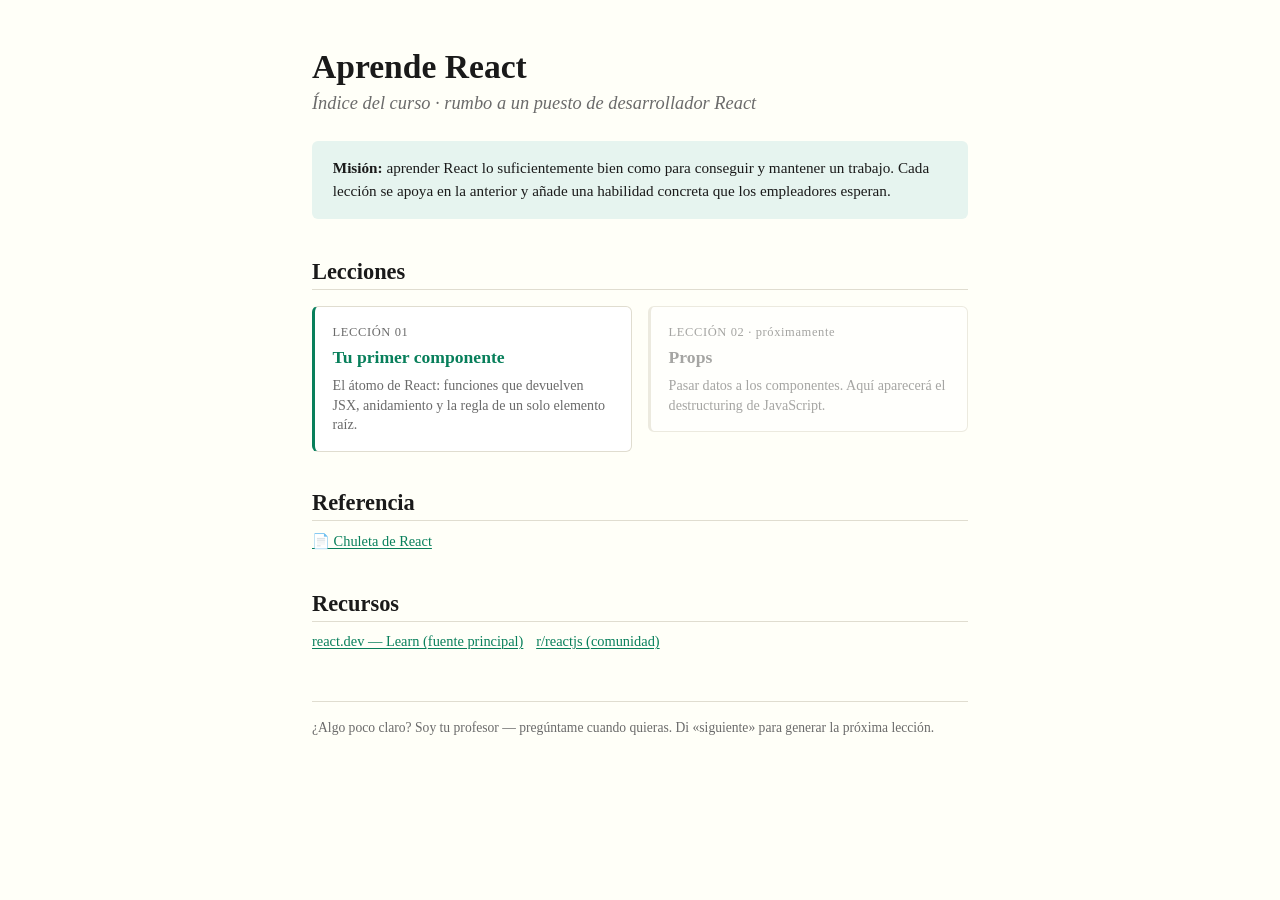
==== index.html @ c21961d7 "add index" ====
<!DOCTYPE html>
<html lang="es">
<head>
<meta charset="utf-8">
<meta name="viewport" content="width=device-width, initial-scale=1">
<title>Aprende React — Índice del curso</title>
<link rel="stylesheet" href="assets/lesson.css">
<style>
  /* Solo lo que la hoja compartida no cubre: la grilla de tarjetas. */
  .mission {
    background: var(--accent-soft);
    border-radius: 6px;
    padding: 1rem 1.3rem;
    margin: 1.5rem 0 2.5rem;
    font-size: .95rem;
  }
  .grid {
    display: grid;
    grid-template-columns: repeat(auto-fill, minmax(15rem, 1fr));
    gap: 1rem;
    margin: 1rem 0;
    padding: 0;
    list-style: none;
  }
  .card {
    display: block;
    border: 1px solid var(--rule);
    border-left: 3px solid var(--accent);
    border-radius: 6px;
    padding: 1rem 1.1rem;
    text-decoration: none;
    color: var(--ink);
    background: #fff;
    transition: box-shadow .12s, transform .12s;
  }
  .card:hover { box-shadow: 0 3px 12px rgba(0,0,0,.08); transform: translateY(-2px); }
  .card .num { font-size: .78rem; color: var(--muted); letter-spacing: .05em; }
  .card .title { font-size: 1.1rem; font-weight: 600; margin: .15rem 0 .35rem; color: var(--accent); }
  .card .desc { font-size: .88rem; color: var(--muted); line-height: 1.4; }
  .card.upcoming { border-left-color: var(--rule); opacity: .6; cursor: default; }
  .card.upcoming .title { color: var(--muted); }
  .refs { display: flex; flex-wrap: wrap; gap: .8rem; }
  .refs a { font-size: .9rem; }
</style>
</head>
<body>

<h1>Aprende React</h1>
<p class="subtitle">Índice del curso · rumbo a un puesto de desarrollador React</p>

<div class="mission">
  <strong>Misión:</strong> aprender React lo suficientemente bien como para
  conseguir y mantener un trabajo. Cada lección se apoya en la anterior y añade
  una habilidad concreta que los empleadores esperan.
</div>

<h2>Lecciones</h2>
<ul class="grid">
  <li>
    <a class="card" href="lessons/0001-your-first-component.html">
      <div class="num">LECCIÓN 01</div>
      <div class="title">Tu primer componente</div>
      <div class="desc">El átomo de React: funciones que devuelven JSX,
        anidamiento y la regla de un solo elemento raíz.</div>
    </a>
  </li>
  <li>
    <div class="card upcoming">
      <div class="num">LECCIÓN 02 · próximamente</div>
      <div class="title">Props</div>
      <div class="desc">Pasar datos a los componentes. Aquí aparecerá el
        destructuring de JavaScript.</div>
    </div>
  </li>
</ul>

<h2>Referencia</h2>
<div class="refs">
  <a href="reference/react-cheatsheet.html">📄 Chuleta de React</a>
</div>

<h2>Recursos</h2>
<div class="refs">
  <a href="https://react.dev/learn">react.dev — Learn (fuente principal)</a>
  <a href="https://www.reddit.com/r/reactjs/">r/reactjs (comunidad)</a>
</div>

<div class="lesson-meta">
  ¿Algo poco claro? Soy tu profesor — pregúntame cuando quieras.
  Di «siguiente» para generar la próxima lección.
</div>

</body>
</html>
---- assets/lesson.css ----
/* Shared lesson stylesheet — linked by every lesson for a consistent course look.
   Tufte-inspired: readable serif body, generous margins, restrained color. */

:root {
  --ink: #1a1a1a;
  --paper: #fffff8;
  --muted: #6b6b6b;
  --rule: #e0ddd0;
  --accent: #087f5b;      /* React-y teal-green */
  --accent-soft: #e6f4ef;
  --code-bg: #f4f2e9;
  --wrong: #b02a2a;
  --right: #087f5b;
  --maxw: 44rem;
}

* { box-sizing: border-box; }

body {
  font-family: Georgia, Cambria, "Times New Roman", serif;
  color: var(--ink);
  background: var(--paper);
  line-height: 1.5;
  max-width: var(--maxw);
  margin: 3rem auto;
  padding: 0 1.5rem;
  font-size: 19px;
}

h1, h2, h3 { line-height: 1.15; font-weight: 600; }
h1 { font-size: 2.1rem; margin: 0 0 .2rem; }
.subtitle { color: var(--muted); font-style: italic; font-size: 1.15rem; margin-top: 0; }

h2 { font-size: 1.4rem; margin: 2.4rem 0 .6rem; border-bottom: 1px solid var(--rule); padding-bottom: .25rem; }
h3 { font-size: 1.1rem; margin: 1.6rem 0 .4rem; }

a { color: var(--accent); text-decoration-thickness: 1px; text-underline-offset: 2px; }

code, pre {
  font-family: "SF Mono", "Consolas", "Menlo", monospace;
  font-size: .82em;
}
code { background: var(--code-bg); padding: .1em .35em; border-radius: 3px; }
pre {
  background: var(--code-bg);
  padding: 1rem 1.2rem;
  border-radius: 6px;
  overflow-x: auto;
  border-left: 3px solid var(--accent);
  line-height: 1.45;
}
pre code { background: none; padding: 0; }

blockquote {
  border-left: 3px solid var(--rule);
  margin: 1.2rem 0;
  padding: .3rem 1.2rem;
  color: var(--muted);
  font-style: italic;
}

/* Callout boxes */
.callout {
  background: var(--accent-soft);
  border-radius: 6px;
  padding: .9rem 1.2rem;
  margin: 1.4rem 0;
  font-size: .95rem;
}
.callout strong { color: var(--accent); }

/* Citations */
.cite { font-size: .8rem; color: var(--muted); }

/* Footer nav / meta */
.lesson-meta {
  margin-top: 3rem;
  padding-top: 1rem;
  border-top: 1px solid var(--rule);
  font-size: .85rem;
  color: var(--muted);
}
.lesson-meta a { color: var(--accent); }

/* --- Quiz widget (styles for assets/quiz.js) --- */
.quiz { margin: 1.6rem 0; }
.quiz .q { font-weight: 600; margin-bottom: .7rem; }
.quiz .options { display: flex; flex-direction: column; gap: .5rem; }
.quiz button.opt {
  font-family: inherit;
  font-size: .95rem;
  text-align: left;
  padding: .6rem .9rem;
  border: 1px solid var(--rule);
  background: #fff;
  border-radius: 5px;
  cursor: pointer;
  transition: background .1s;
}
.quiz button.opt:hover:not(:disabled) { background: var(--accent-soft); }
.quiz button.opt:disabled { cursor: default; opacity: .95; }
.quiz button.opt.correct { border-color: var(--right); background: #e6f4ef; }
.quiz button.opt.wrong { border-color: var(--wrong); background: #fbeaea; }
.quiz .feedback { margin-top: .7rem; font-size: .9rem; min-height: 1.2em; }
.quiz .feedback.correct { color: var(--right); }
.quiz .feedback.wrong { color: var(--wrong); }
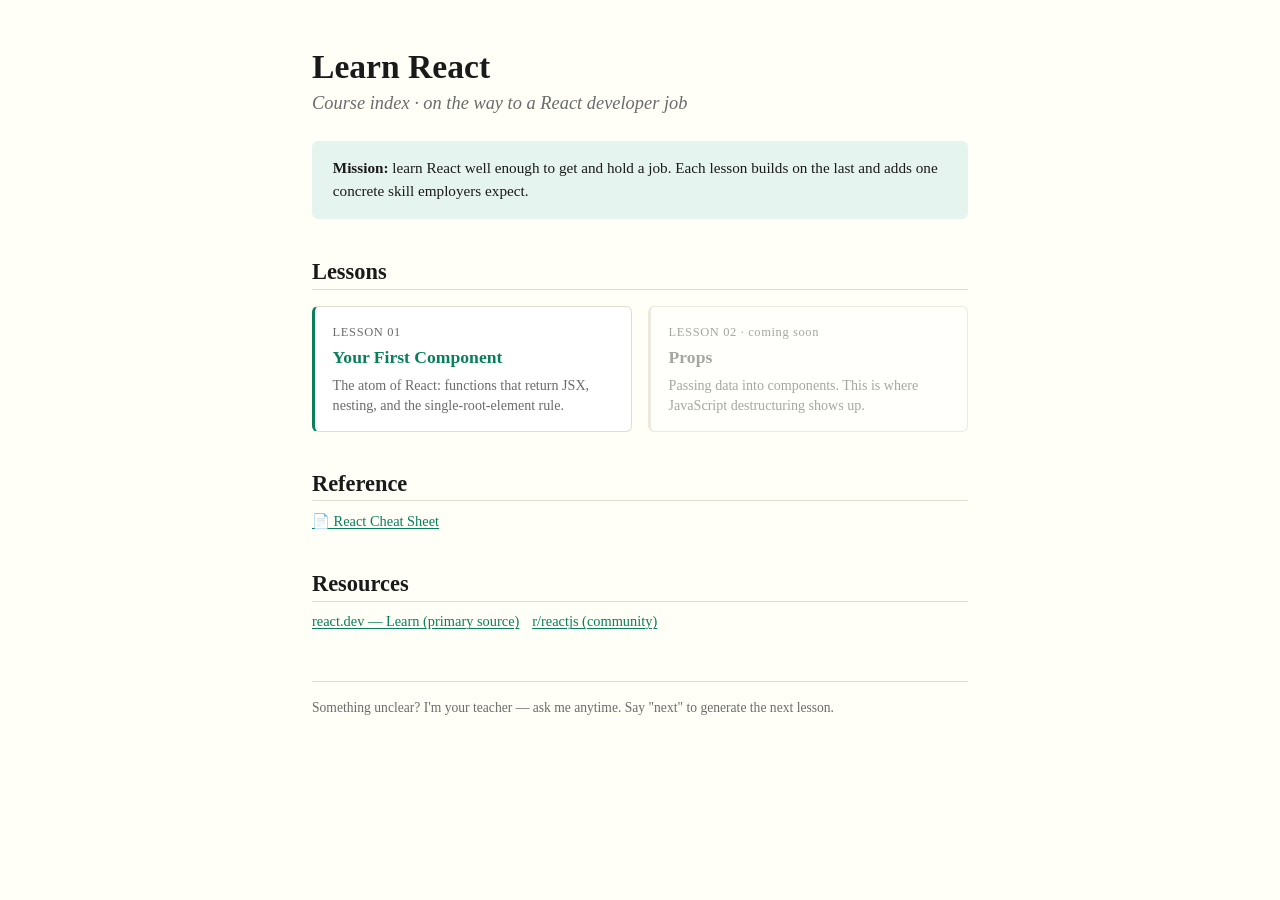
==== commit 80dca6be: "english index" ====
--- a/index.html
+++ b/index.html
@@ -1,12 +1,12 @@
 <!DOCTYPE html>
-<html lang="es">
+<html lang="en">
 <head>
 <meta charset="utf-8">
 <meta name="viewport" content="width=device-width, initial-scale=1">
-<title>Aprende React — Índice del curso</title>
+<title>Learn React — Course Index</title>
 <link rel="stylesheet" href="assets/lesson.css">
 <style>
-  /* Solo lo que la hoja compartida no cubre: la grilla de tarjetas. */
+  /* Only what the shared stylesheet doesn't cover: the card grid. */
   .mission {
     background: var(--accent-soft);
     border-radius: 6px;
@@ -45,49 +45,48 @@
 </head>
 <body>
 
-<h1>Aprende React</h1>
-<p class="subtitle">Índice del curso · rumbo a un puesto de desarrollador React</p>
+<h1>Learn React</h1>
+<p class="subtitle">Course index · on the way to a React developer job</p>
 
 <div class="mission">
-  <strong>Misión:</strong> aprender React lo suficientemente bien como para
-  conseguir y mantener un trabajo. Cada lección se apoya en la anterior y añade
-  una habilidad concreta que los empleadores esperan.
+  <strong>Mission:</strong> learn React well enough to get and hold a job. Each
+  lesson builds on the last and adds one concrete skill employers expect.
 </div>
 
-<h2>Lecciones</h2>
+<h2>Lessons</h2>
 <ul class="grid">
   <li>
     <a class="card" href="lessons/0001-your-first-component.html">
-      <div class="num">LECCIÓN 01</div>
-      <div class="title">Tu primer componente</div>
-      <div class="desc">El átomo de React: funciones que devuelven JSX,
-        anidamiento y la regla de un solo elemento raíz.</div>
+      <div class="num">LESSON 01</div>
+      <div class="title">Your First Component</div>
+      <div class="desc">The atom of React: functions that return JSX, nesting,
+        and the single-root-element rule.</div>
     </a>
   </li>
   <li>
     <div class="card upcoming">
-      <div class="num">LECCIÓN 02 · próximamente</div>
+      <div class="num">LESSON 02 · coming soon</div>
       <div class="title">Props</div>
-      <div class="desc">Pasar datos a los componentes. Aquí aparecerá el
-        destructuring de JavaScript.</div>
+      <div class="desc">Passing data into components. This is where JavaScript
+        destructuring shows up.</div>
     </div>
   </li>
 </ul>
 
-<h2>Referencia</h2>
+<h2>Reference</h2>
 <div class="refs">
-  <a href="reference/react-cheatsheet.html">📄 Chuleta de React</a>
+  <a href="reference/react-cheatsheet.html">📄 React Cheat Sheet</a>
 </div>
 
-<h2>Recursos</h2>
+<h2>Resources</h2>
 <div class="refs">
-  <a href="https://react.dev/learn">react.dev — Learn (fuente principal)</a>
-  <a href="https://www.reddit.com/r/reactjs/">r/reactjs (comunidad)</a>
+  <a href="https://react.dev/learn">react.dev — Learn (primary source)</a>
+  <a href="https://www.reddit.com/r/reactjs/">r/reactjs (community)</a>
 </div>
 
 <div class="lesson-meta">
-  ¿Algo poco claro? Soy tu profesor — pregúntame cuando quieras.
-  Di «siguiente» para generar la próxima lección.
+  Something unclear? I'm your teacher — ask me anytime.
+  Say "next" to generate the next lesson.
 </div>
 
 </body>
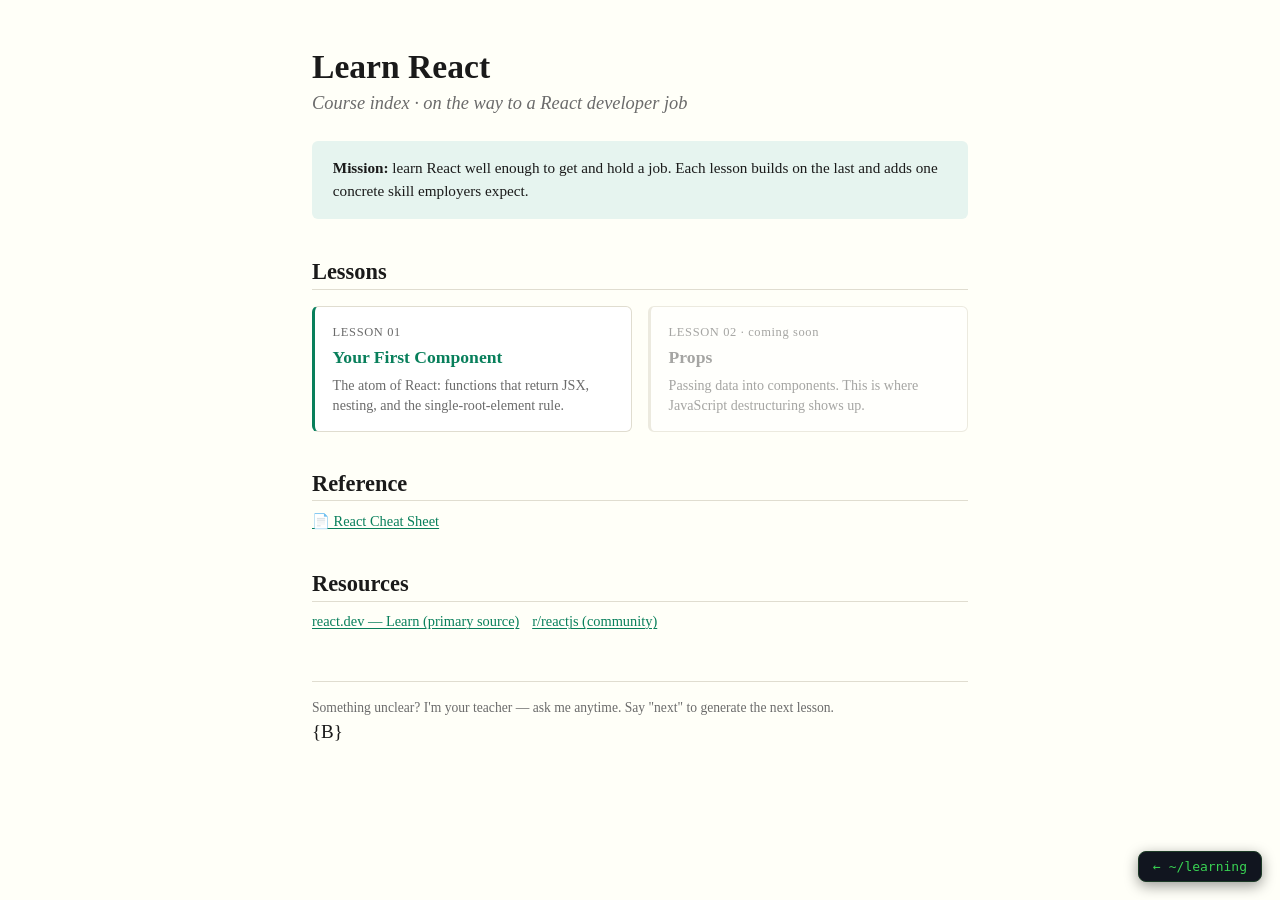
==== commit 53f26417: "hub return" ====
--- a/index.html
+++ b/index.html
@@ -89,5 +89,7 @@
   Say "next" to generate the next lesson.
 </div>
 
+{B}
+<a href="https://rafaelmaldonado.github.io/learning/" title="Volver al hub de aprendizaje" style="position:fixed;bottom:18px;right:18px;z-index:9999;background:#11151f;color:#39d353;border:1px solid #1c3a26;border-radius:8px;padding:8px 14px;font:13px/1 ui-monospace,Consolas,monospace;text-decoration:none;box-shadow:0 4px 14px rgba(0,0,0,.4)">&larr; ~/learning</a>
 </body>
 </html>
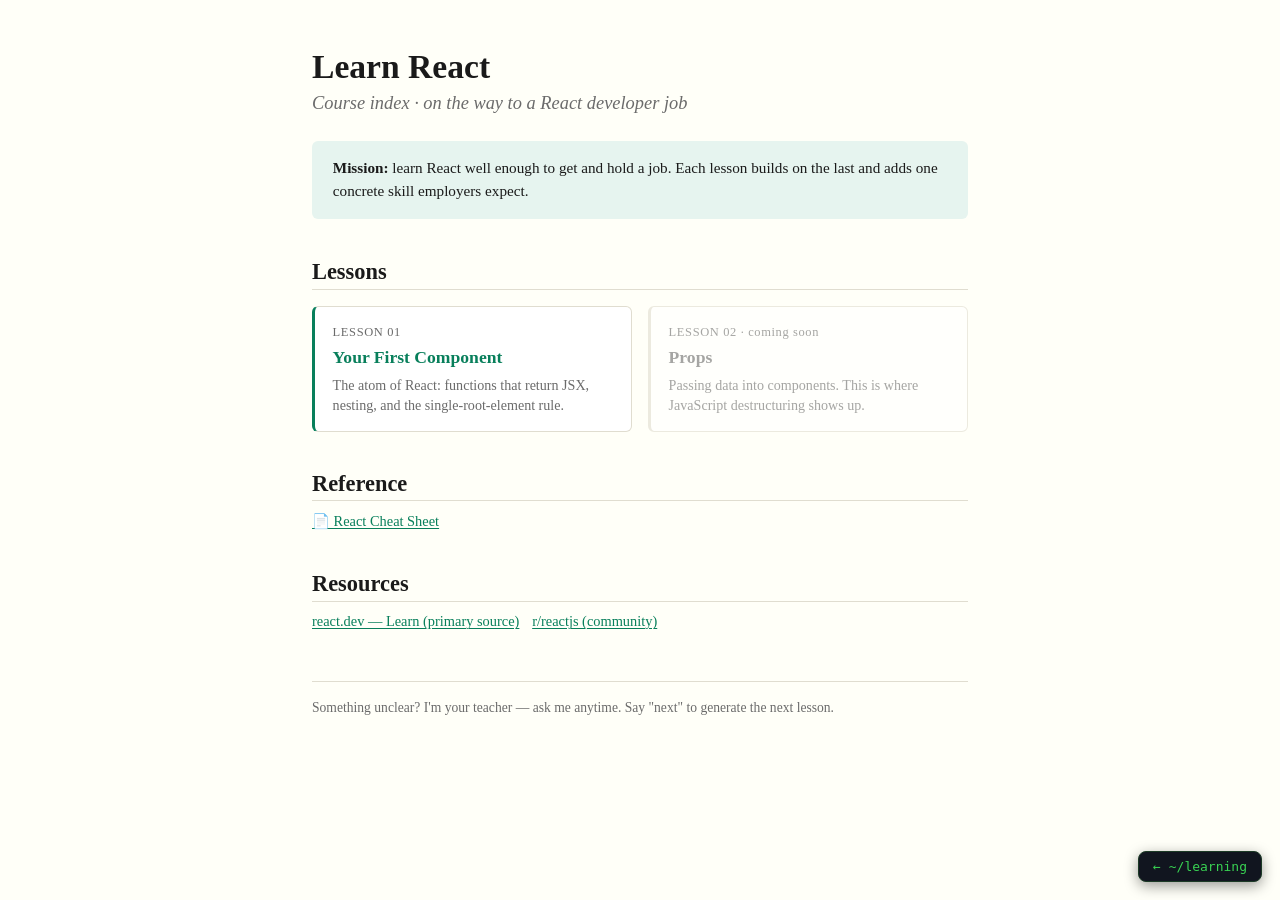
==== commit 7d81bcc5: "remove characters" ====
--- a/index.html
+++ b/index.html
@@ -89,7 +89,6 @@
   Say "next" to generate the next lesson.
 </div>
 
-{B}
 <a href="https://rafaelmaldonado.github.io/learning/" title="Volver al hub de aprendizaje" style="position:fixed;bottom:18px;right:18px;z-index:9999;background:#11151f;color:#39d353;border:1px solid #1c3a26;border-radius:8px;padding:8px 14px;font:13px/1 ui-monospace,Consolas,monospace;text-decoration:none;box-shadow:0 4px 14px rgba(0,0,0,.4)">&larr; ~/learning</a>
 </body>
 </html>
